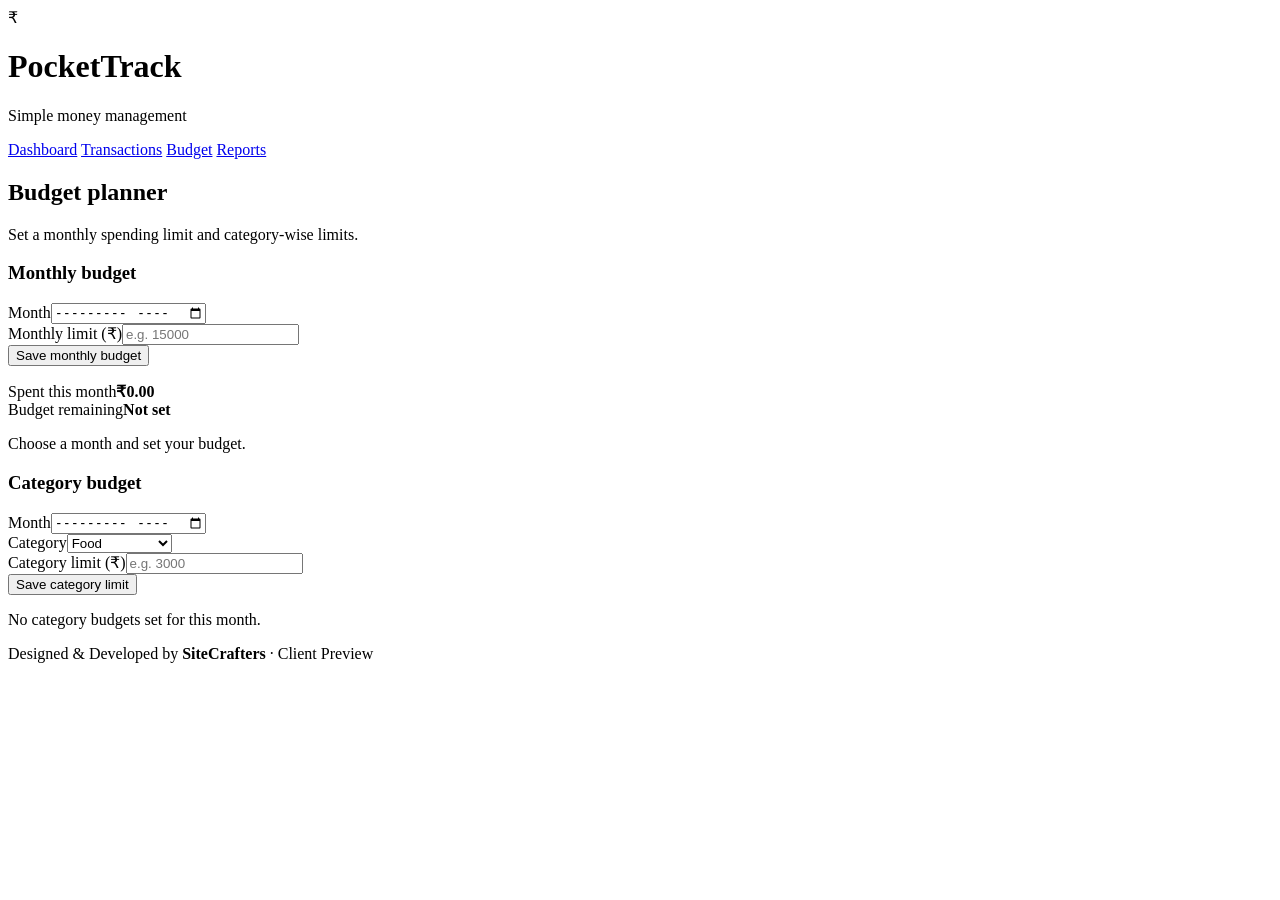
==== budget.html @ ea7e282d "Complete multi-page expense tracker and college requirements" ====
<!DOCTYPE html>
<html lang="en"><head><meta charset="UTF-8"><meta name="viewport" content="width=device-width, initial-scale=1.0">
<meta name="theme-color" content="#5b55d9"><meta name="description" content="A simple personal finance and expense tracker.">
<title>Budget | PocketTrack</title><link rel="stylesheet" href="css/style.css"></head><body><div class="container">
<header class="site-header"><div class="brand"><div class="logo" aria-hidden="true">₹</div><div><h1>PocketTrack</h1><p>Simple money management</p></div></div>
<nav class="nav" aria-label="Main navigation">
<a href="index.html" class="">Dashboard</a>
<a href="transactions.html" class="">Transactions</a>
<a href="budget.html" class="active">Budget</a>
<a href="reports.html" class="">Reports</a></nav></header>
<main><div class="page-heading"><h2>Budget planner</h2><p>Set a monthly spending limit and category-wise limits.</p></div>
<section class="panel"><h3>Monthly budget</h3><form id="monthlyBudgetForm"><div class="form-grid"><div><label for="budgetMonth">Month</label><input id="budgetMonth" type="month" required></div><div><label for="budgetAmount">Monthly limit (₹)</label><input id="budgetAmount" type="number" min="1" step="0.01" placeholder="e.g. 15000" required></div></div><div class="form-actions"><button class="button" type="submit">Save monthly budget</button></div><p class="status" id="budgetFeedback" role="status"></p></form>
<div class="budget-row"><div class="budget-row-head"><span>Spent this month</span><strong id="budgetSpent">₹0.00</strong></div><div class="budget-row-head"><span>Budget remaining</span><strong id="budgetRemaining">Not set</strong></div><div class="progress"><span id="budgetProgress" style="width:0%"></span></div><p class="status" id="budgetStatus">Choose a month and set your budget.</p></div></section>
<section class="panel"><h3>Category budget</h3><form id="categoryBudgetForm"><div class="form-grid"><div><label for="categoryBudgetMonth">Month</label><input id="categoryBudgetMonth" type="month" required></div><div><label for="budgetCategory">Category</label><select id="budgetCategory"><option>Food</option><option>Travel</option><option>Shopping</option><option>Education</option><option>Bills</option><option>Health</option><option>Entertainment</option><option>Other</option></select></div><div><label for="categoryBudgetAmount">Category limit (₹)</label><input id="categoryBudgetAmount" type="number" min="1" step="0.01" required placeholder="e.g. 3000"></div></div><div class="form-actions"><button class="button" type="submit">Save category limit</button></div></form><div id="categoryBudgetList"><p class="empty">No category budgets set for this month.</p></div></section>
</main><footer class="site-footer">Designed &amp; Developed by <strong>SiteCrafters</strong> · Client Preview</footer></div><script src="js/app.js"></script></body></html>
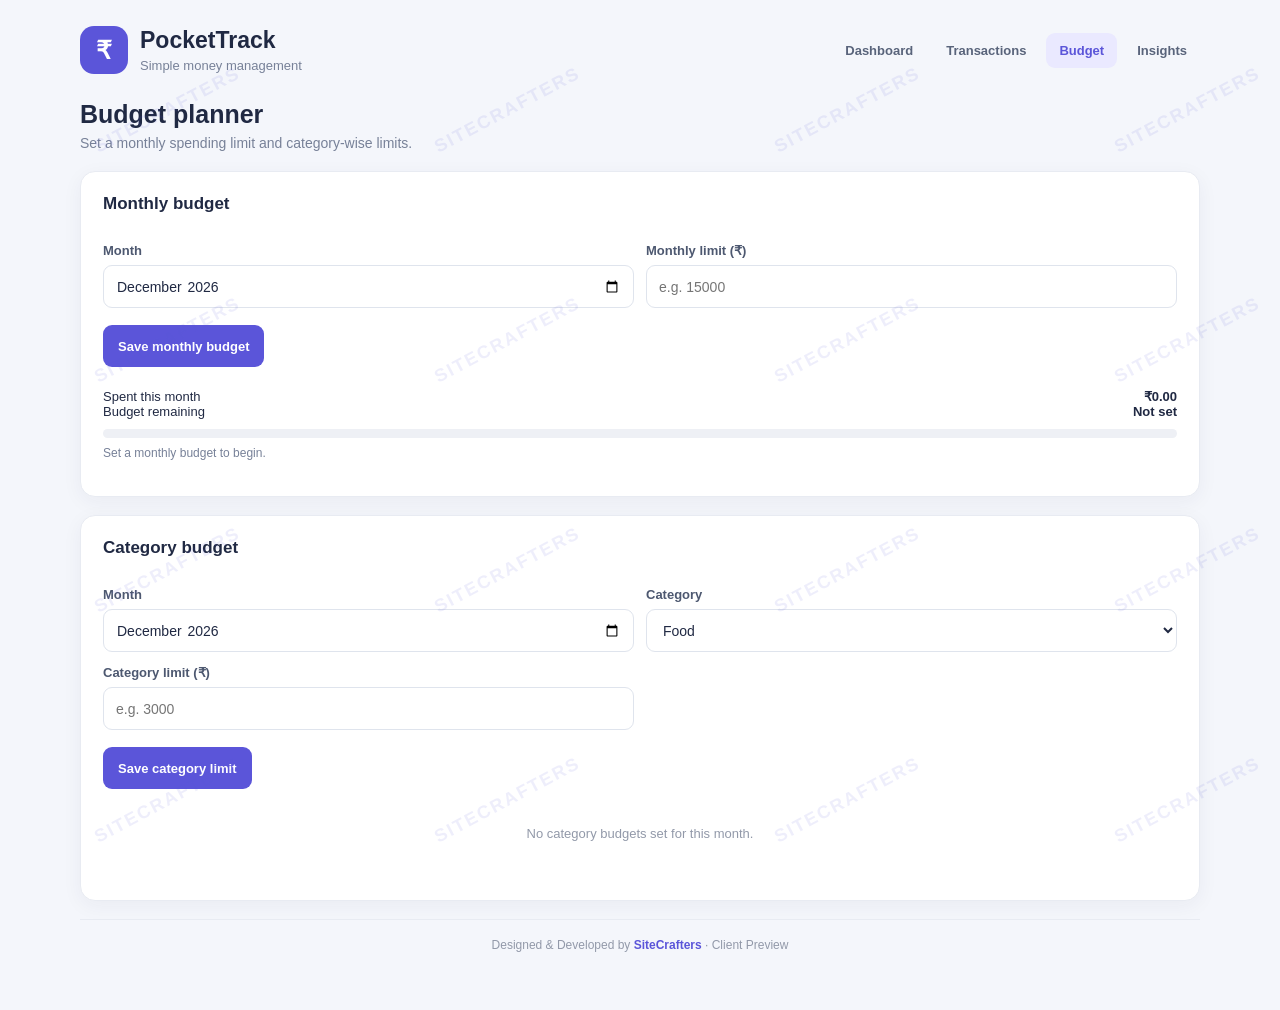
==== commit 4cbb3fca: "Rename Reports navigation item to Insights" ====
--- a/budget.html
+++ b/budget.html
@@ -7,7 +7,7 @@
 <a href="index.html" class="">Dashboard</a>
 <a href="transactions.html" class="">Transactions</a>
 <a href="budget.html" class="active">Budget</a>
-<a href="reports.html" class="">Reports</a></nav></header>
+<a href="reports.html" class="">Insights</a></nav></header>
 <main><div class="page-heading"><h2>Budget planner</h2><p>Set a monthly spending limit and category-wise limits.</p></div>
 <section class="panel"><h3>Monthly budget</h3><form id="monthlyBudgetForm"><div class="form-grid"><div><label for="budgetMonth">Month</label><input id="budgetMonth" type="month" required></div><div><label for="budgetAmount">Monthly limit (₹)</label><input id="budgetAmount" type="number" min="1" step="0.01" placeholder="e.g. 15000" required></div></div><div class="form-actions"><button class="button" type="submit">Save monthly budget</button></div><p class="status" id="budgetFeedback" role="status"></p></form>
 <div class="budget-row"><div class="budget-row-head"><span>Spent this month</span><strong id="budgetSpent">₹0.00</strong></div><div class="budget-row-head"><span>Budget remaining</span><strong id="budgetRemaining">Not set</strong></div><div class="progress"><span id="budgetProgress" style="width:0%"></span></div><p class="status" id="budgetStatus">Choose a month and set your budget.</p></div></section>
--- a/css/style.css
+++ b/css/style.css
@@ -0,0 +1,31 @@
+*{box-sizing:border-box} :root{--primary:#5b55d9;--primary-dark:#4540b7;--ink:#202943;--muted:#778198;--line:#e8ebf2;--bg:#f4f6fb;--green:#159b72;--red:#df5362;--card:#fff}
+body{margin:0;padding:26px 16px 40px;background:var(--bg);color:var(--ink);font-family:Arial,sans-serif;-webkit-font-smoothing:antialiased}
+button,input,select,textarea{font:inherit}button{cursor:pointer;touch-action:manipulation}.container{width:100%;max-width:1120px;margin:auto}
+.site-header{display:flex;justify-content:space-between;align-items:center;gap:18px;margin-bottom:26px}.brand{display:flex;align-items:center;gap:12px}.logo{width:48px;height:48px;display:grid;place-items:center;border-radius:14px;background:var(--primary);color:#fff;font-size:25px;font-weight:bold}.brand h1{margin:0;font-size:23px}.brand p{margin:4px 0 0;color:var(--muted);font-size:13px}
+.nav{display:flex;flex-wrap:wrap;gap:7px}.nav a{padding:10px 13px;border-radius:9px;text-decoration:none;color:#59647b;font-size:13px;font-weight:bold}.nav a:hover,.nav a.active{background:#eae9ff;color:var(--primary)}
+.page-heading{margin:0 0 20px}.page-heading h2{margin:0 0 6px;font-size:25px}.page-heading p{margin:0;color:var(--muted);font-size:14px}
+.summary{display:grid;grid-template-columns:repeat(3,minmax(0,1fr));gap:15px;margin-bottom:20px}.summary-card,.panel{min-width:0;background:var(--card);border:1px solid var(--line);border-radius:15px;box-shadow:0 5px 20px rgba(30,40,80,.05)}.summary-card{padding:20px}.summary-card p{margin:0;color:var(--muted);font-size:13px}.summary-card h3{margin:12px 0 5px;font-size:clamp(20px,2.5vw,27px);overflow-wrap:anywhere}.summary-card small{color:#9aa1b1;font-size:12px}.balance-card{background:var(--primary);color:#fff}.balance-card p,.balance-card small{color:#e8e6ff}.income{color:var(--green)}.expense{color:var(--red)}
+.grid-two{display:grid;grid-template-columns:repeat(2,minmax(0,1fr));gap:18px;align-items:start}.panel{padding:22px;margin-bottom:18px}.panel h3{margin:0 0 16px;font-size:17px}.panel-head{display:flex;justify-content:space-between;align-items:center;gap:12px;margin-bottom:15px}.panel-head h3{margin:0}
+label{display:block;margin:13px 0 7px;color:#4d5870;font-size:13px;font-weight:bold}input,select,textarea{width:100%;min-width:0;min-height:43px;padding:10px 12px;border:1px solid #dfe4ed;border-radius:9px;background:#fff;color:var(--ink);font-size:14px;outline:none}textarea{min-height:76px;resize:vertical}input:focus,select:focus,textarea:focus,button:focus-visible,a:focus-visible{outline:3px solid #5b55d933;outline-offset:2px;border-color:var(--primary)}
+.form-grid{display:grid;grid-template-columns:repeat(2,minmax(0,1fr));gap:0 12px}.field-full{grid-column:1/-1}.button{display:inline-flex;justify-content:center;align-items:center;min-height:42px;padding:10px 15px;border:0;border-radius:9px;background:var(--primary);color:white;font-size:13px;font-weight:bold;text-decoration:none}.button:hover{background:var(--primary-dark)}.button.secondary{background:#eeedff;color:var(--primary)}.button.danger{background:#fff0f1;color:var(--red)}.button.small{min-height:34px;padding:7px 10px;font-size:12px}.form-actions{display:flex;gap:9px;flex-wrap:wrap;margin-top:17px}
+.muted{color:var(--muted);font-size:13px}.empty{padding:24px 8px;text-align:center;color:#9299a9;font-size:13px}
+.transaction{display:flex;justify-content:space-between;align-items:center;gap:12px;padding:13px 0;border-bottom:1px solid #edf0f5}.transaction:last-child{border-bottom:0}.transaction-info{min-width:0}.transaction-title{font-weight:bold;font-size:14px;overflow-wrap:anywhere}.transaction-meta{margin-top:5px;color:var(--muted);font-size:12px}.transaction-side{display:flex;align-items:center;gap:10px;flex:0 0 auto}.transaction-amount{font-size:13px;font-weight:bold;white-space:nowrap}.transaction-actions{display:flex;gap:5px}
+.toolbar{display:grid;grid-template-columns:minmax(0,1fr) 170px 170px;gap:9px;margin-bottom:14px}.progress{height:9px;border-radius:20px;background:#eef0f5;overflow:hidden;margin-top:10px}.progress span{display:block;height:100%;border-radius:inherit;background:var(--green)}.progress span.warn{background:#e4a13c}.progress span.over{background:var(--red)}.budget-row{padding:14px 0;border-bottom:1px solid var(--line)}.budget-row:last-child{border-bottom:0}.budget-row-head{display:flex;justify-content:space-between;gap:12px;font-size:13px}.budget-row-head strong{white-space:nowrap}.status{margin:8px 0 0;font-size:12px;color:var(--muted)}.status.warn{color:#a66a13}.status.over{color:var(--red);font-weight:bold}
+.bar-row{margin:14px 0}.bar-label{display:flex;justify-content:space-between;gap:12px;font-size:13px;margin-bottom:7px}.bar{height:9px;border-radius:20px;background:#eef0f5;overflow:hidden}.bar span{display:block;height:100%;background:var(--primary);border-radius:inherit}
+.notice{padding:12px 14px;border-radius:10px;background:#f0efff;color:#5149bd;font-size:13px;line-height:1.5}.site-footer{padding:18px 8px;text-align:center;color:#9299a9;font-size:12px;border-top:1px solid var(--line)}.site-footer strong{color:var(--primary)}
+@media(max-width:800px){.site-header{align-items:flex-start;flex-direction:column}.summary{grid-template-columns:repeat(2,minmax(0,1fr))}.balance-card{grid-column:1/-1}.grid-two{grid-template-columns:1fr}}
+@media(max-width:520px){body{padding:18px 11px 30px}.brand h1{font-size:20px}.nav{width:100%;display:grid;grid-template-columns:repeat(4,1fr);gap:4px}.nav a{text-align:center;padding:10px 4px;font-size:11px}.summary{gap:9px}.summary-card{padding:15px;border-radius:12px}.panel{padding:17px;border-radius:12px}.page-heading h2{font-size:22px}.form-grid{grid-template-columns:1fr}.field-full{grid-column:auto}.toolbar{grid-template-columns:1fr 1fr}.toolbar input{grid-column:1/-1}.transaction{align-items:flex-start}.transaction-side{align-items:flex-end;flex-direction:column;gap:6px}.transaction-actions{flex-wrap:wrap}.transaction-amount{font-size:12px}}
+@media(max-width:360px){.summary-card{padding:12px}.summary-card h3{font-size:18px}.nav a{font-size:10px}}
+@media(prefers-reduced-motion:reduce){*{scroll-behavior:auto!important;transition:none!important}}
+/* Repeating attribution watermark for client-preview screenshots. */
+body:after{content:"";position:fixed;inset:0;z-index:1000;pointer-events:none;user-select:none;background-image:url("data:image/svg+xml,%3Csvg xmlns='http://www.w3.org/2000/svg' width='340' height='230'%3E%3Ctext x='170' y='115' text-anchor='middle' transform='rotate(-28 170 115)' font-family='Arial' font-size='18' font-weight='bold' letter-spacing='2' fill='%235b55d9' fill-opacity='.10'%3ESITECRAFTERS%3C/text%3E%3C/svg%3E");background-repeat:repeat}
+
+/* Monthly money insights */
+.report-controls{display:flex;align-items:end;justify-content:space-between;gap:18px}.report-controls>div:first-child{width:min(100%,320px)}.report-export{padding-bottom:0}
+.insight-metrics{display:grid;grid-template-columns:repeat(4,minmax(0,1fr));gap:14px;margin-bottom:18px}
+.insight-grid{display:grid;grid-template-columns:repeat(3,minmax(0,1fr));gap:14px;margin-bottom:18px}
+.insight-card{margin:0;min-width:0}.insight-icon{display:grid;place-items:center;width:38px;height:38px;border-radius:12px;background:#eeedff;color:var(--primary);font-size:20px;font-weight:bold}
+.insight-label{margin:14px 0 7px;color:var(--muted);font-size:12px;font-weight:bold}.insight-card h3{margin:0 0 7px;font-size:clamp(17px,2vw,22px);overflow-wrap:anywhere}.insight-detail{margin:0;color:var(--muted);font-size:12px;line-height:1.55;overflow-wrap:anywhere}
+.comparison-value{font-size:27px;font-weight:bold;letter-spacing:-.6px;margin:5px 0 7px}.recommendation-list{display:grid;gap:10px}.recommendation-item{display:flex;align-items:flex-start;gap:11px;padding:12px;border:1px solid var(--line);border-radius:11px;background:#fcfcff}.recommendation-item p{margin:0;color:#4f5a70;font-size:13px;line-height:1.55}.recommendation-mark{display:grid;place-items:center;flex:0 0 23px;height:23px;border-radius:50%;background:#e8f7f1;color:var(--green);font-weight:bold;font-size:13px}
+@media(max-width:800px){.insight-metrics{grid-template-columns:repeat(2,minmax(0,1fr))}.insight-grid{grid-template-columns:1fr}}
+@media(max-width:520px){.report-controls{align-items:stretch;flex-direction:column;gap:8px}.report-controls>div:first-child{width:100%}.report-export .button{width:100%}.insight-metrics{gap:9px}.insight-grid{gap:9px}.insight-card{padding:16px}.comparison-value{font-size:23px}}
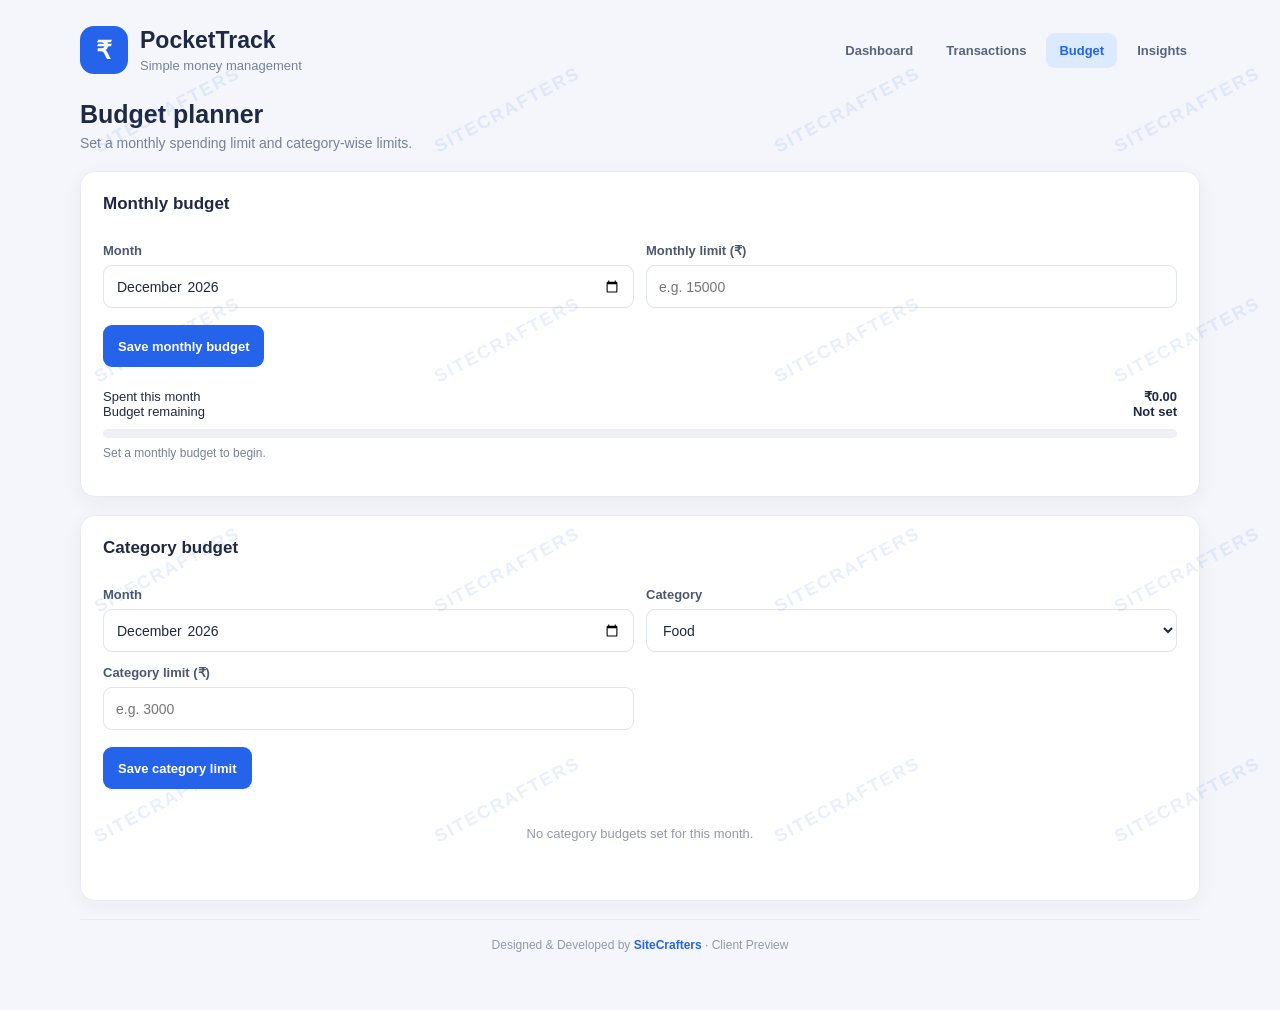
==== commit dc2139f8: "Change purple theme to blue" ====
--- a/budget.html
+++ b/budget.html
@@ -1,6 +1,6 @@
 <!DOCTYPE html>
 <html lang="en"><head><meta charset="UTF-8"><meta name="viewport" content="width=device-width, initial-scale=1.0">
-<meta name="theme-color" content="#5b55d9"><meta name="description" content="A simple personal finance and expense tracker.">
+<meta name="theme-color" content="#2563eb"><meta name="description" content="A simple personal finance and expense tracker.">
 <title>Budget | PocketTrack</title><link rel="stylesheet" href="css/style.css"></head><body><div class="container">
 <header class="site-header"><div class="brand"><div class="logo" aria-hidden="true">₹</div><div><h1>PocketTrack</h1><p>Simple money management</p></div></div>
 <nav class="nav" aria-label="Main navigation">
--- a/css/style.css
+++ b/css/style.css
@@ -1,30 +1,30 @@
-*{box-sizing:border-box} :root{--primary:#5b55d9;--primary-dark:#4540b7;--ink:#202943;--muted:#778198;--line:#e8ebf2;--bg:#f4f6fb;--green:#159b72;--red:#df5362;--card:#fff}
+*{box-sizing:border-box} :root{--primary:#2563eb;--primary-dark:#1d4ed8;--ink:#202943;--muted:#778198;--line:#e8ebf2;--bg:#f4f6fb;--green:#159b72;--red:#df5362;--card:#fff}
 body{margin:0;padding:26px 16px 40px;background:var(--bg);color:var(--ink);font-family:Arial,sans-serif;-webkit-font-smoothing:antialiased}
 button,input,select,textarea{font:inherit}button{cursor:pointer;touch-action:manipulation}.container{width:100%;max-width:1120px;margin:auto}
 .site-header{display:flex;justify-content:space-between;align-items:center;gap:18px;margin-bottom:26px}.brand{display:flex;align-items:center;gap:12px}.logo{width:48px;height:48px;display:grid;place-items:center;border-radius:14px;background:var(--primary);color:#fff;font-size:25px;font-weight:bold}.brand h1{margin:0;font-size:23px}.brand p{margin:4px 0 0;color:var(--muted);font-size:13px}
-.nav{display:flex;flex-wrap:wrap;gap:7px}.nav a{padding:10px 13px;border-radius:9px;text-decoration:none;color:#59647b;font-size:13px;font-weight:bold}.nav a:hover,.nav a.active{background:#eae9ff;color:var(--primary)}
+.nav{display:flex;flex-wrap:wrap;gap:7px}.nav a{padding:10px 13px;border-radius:9px;text-decoration:none;color:#59647b;font-size:13px;font-weight:bold}.nav a:hover,.nav a.active{background:#dbeafe;color:var(--primary)}
 .page-heading{margin:0 0 20px}.page-heading h2{margin:0 0 6px;font-size:25px}.page-heading p{margin:0;color:var(--muted);font-size:14px}
-.summary{display:grid;grid-template-columns:repeat(3,minmax(0,1fr));gap:15px;margin-bottom:20px}.summary-card,.panel{min-width:0;background:var(--card);border:1px solid var(--line);border-radius:15px;box-shadow:0 5px 20px rgba(30,40,80,.05)}.summary-card{padding:20px}.summary-card p{margin:0;color:var(--muted);font-size:13px}.summary-card h3{margin:12px 0 5px;font-size:clamp(20px,2.5vw,27px);overflow-wrap:anywhere}.summary-card small{color:#9aa1b1;font-size:12px}.balance-card{background:var(--primary);color:#fff}.balance-card p,.balance-card small{color:#e8e6ff}.income{color:var(--green)}.expense{color:var(--red)}
+.summary{display:grid;grid-template-columns:repeat(3,minmax(0,1fr));gap:15px;margin-bottom:20px}.summary-card,.panel{min-width:0;background:var(--card);border:1px solid var(--line);border-radius:15px;box-shadow:0 5px 20px rgba(30,40,80,.05)}.summary-card{padding:20px}.summary-card p{margin:0;color:var(--muted);font-size:13px}.summary-card h3{margin:12px 0 5px;font-size:clamp(20px,2.5vw,27px);overflow-wrap:anywhere}.summary-card small{color:#9aa1b1;font-size:12px}.balance-card{background:var(--primary);color:#fff}.balance-card p,.balance-card small{color:#dbeafe}.income{color:var(--green)}.expense{color:var(--red)}
 .grid-two{display:grid;grid-template-columns:repeat(2,minmax(0,1fr));gap:18px;align-items:start}.panel{padding:22px;margin-bottom:18px}.panel h3{margin:0 0 16px;font-size:17px}.panel-head{display:flex;justify-content:space-between;align-items:center;gap:12px;margin-bottom:15px}.panel-head h3{margin:0}
-label{display:block;margin:13px 0 7px;color:#4d5870;font-size:13px;font-weight:bold}input,select,textarea{width:100%;min-width:0;min-height:43px;padding:10px 12px;border:1px solid #dfe4ed;border-radius:9px;background:#fff;color:var(--ink);font-size:14px;outline:none}textarea{min-height:76px;resize:vertical}input:focus,select:focus,textarea:focus,button:focus-visible,a:focus-visible{outline:3px solid #5b55d933;outline-offset:2px;border-color:var(--primary)}
-.form-grid{display:grid;grid-template-columns:repeat(2,minmax(0,1fr));gap:0 12px}.field-full{grid-column:1/-1}.button{display:inline-flex;justify-content:center;align-items:center;min-height:42px;padding:10px 15px;border:0;border-radius:9px;background:var(--primary);color:white;font-size:13px;font-weight:bold;text-decoration:none}.button:hover{background:var(--primary-dark)}.button.secondary{background:#eeedff;color:var(--primary)}.button.danger{background:#fff0f1;color:var(--red)}.button.small{min-height:34px;padding:7px 10px;font-size:12px}.form-actions{display:flex;gap:9px;flex-wrap:wrap;margin-top:17px}
+label{display:block;margin:13px 0 7px;color:#4d5870;font-size:13px;font-weight:bold}input,select,textarea{width:100%;min-width:0;min-height:43px;padding:10px 12px;border:1px solid #dfe4ed;border-radius:9px;background:#fff;color:var(--ink);font-size:14px;outline:none}textarea{min-height:76px;resize:vertical}input:focus,select:focus,textarea:focus,button:focus-visible,a:focus-visible{outline:3px solid #2563eb33;outline-offset:2px;border-color:var(--primary)}
+.form-grid{display:grid;grid-template-columns:repeat(2,minmax(0,1fr));gap:0 12px}.field-full{grid-column:1/-1}.button{display:inline-flex;justify-content:center;align-items:center;min-height:42px;padding:10px 15px;border:0;border-radius:9px;background:var(--primary);color:white;font-size:13px;font-weight:bold;text-decoration:none}.button:hover{background:var(--primary-dark)}.button.secondary{background:#eff6ff;color:var(--primary)}.button.danger{background:#fff0f1;color:var(--red)}.button.small{min-height:34px;padding:7px 10px;font-size:12px}.form-actions{display:flex;gap:9px;flex-wrap:wrap;margin-top:17px}
 .muted{color:var(--muted);font-size:13px}.empty{padding:24px 8px;text-align:center;color:#9299a9;font-size:13px}
 .transaction{display:flex;justify-content:space-between;align-items:center;gap:12px;padding:13px 0;border-bottom:1px solid #edf0f5}.transaction:last-child{border-bottom:0}.transaction-info{min-width:0}.transaction-title{font-weight:bold;font-size:14px;overflow-wrap:anywhere}.transaction-meta{margin-top:5px;color:var(--muted);font-size:12px}.transaction-side{display:flex;align-items:center;gap:10px;flex:0 0 auto}.transaction-amount{font-size:13px;font-weight:bold;white-space:nowrap}.transaction-actions{display:flex;gap:5px}
 .toolbar{display:grid;grid-template-columns:minmax(0,1fr) 170px 170px;gap:9px;margin-bottom:14px}.progress{height:9px;border-radius:20px;background:#eef0f5;overflow:hidden;margin-top:10px}.progress span{display:block;height:100%;border-radius:inherit;background:var(--green)}.progress span.warn{background:#e4a13c}.progress span.over{background:var(--red)}.budget-row{padding:14px 0;border-bottom:1px solid var(--line)}.budget-row:last-child{border-bottom:0}.budget-row-head{display:flex;justify-content:space-between;gap:12px;font-size:13px}.budget-row-head strong{white-space:nowrap}.status{margin:8px 0 0;font-size:12px;color:var(--muted)}.status.warn{color:#a66a13}.status.over{color:var(--red);font-weight:bold}
 .bar-row{margin:14px 0}.bar-label{display:flex;justify-content:space-between;gap:12px;font-size:13px;margin-bottom:7px}.bar{height:9px;border-radius:20px;background:#eef0f5;overflow:hidden}.bar span{display:block;height:100%;background:var(--primary);border-radius:inherit}
-.notice{padding:12px 14px;border-radius:10px;background:#f0efff;color:#5149bd;font-size:13px;line-height:1.5}.site-footer{padding:18px 8px;text-align:center;color:#9299a9;font-size:12px;border-top:1px solid var(--line)}.site-footer strong{color:var(--primary)}
+.notice{padding:12px 14px;border-radius:10px;background:#eff6ff;color:#1d4ed8;font-size:13px;line-height:1.5}.site-footer{padding:18px 8px;text-align:center;color:#9299a9;font-size:12px;border-top:1px solid var(--line)}.site-footer strong{color:var(--primary)}
 @media(max-width:800px){.site-header{align-items:flex-start;flex-direction:column}.summary{grid-template-columns:repeat(2,minmax(0,1fr))}.balance-card{grid-column:1/-1}.grid-two{grid-template-columns:1fr}}
 @media(max-width:520px){body{padding:18px 11px 30px}.brand h1{font-size:20px}.nav{width:100%;display:grid;grid-template-columns:repeat(4,1fr);gap:4px}.nav a{text-align:center;padding:10px 4px;font-size:11px}.summary{gap:9px}.summary-card{padding:15px;border-radius:12px}.panel{padding:17px;border-radius:12px}.page-heading h2{font-size:22px}.form-grid{grid-template-columns:1fr}.field-full{grid-column:auto}.toolbar{grid-template-columns:1fr 1fr}.toolbar input{grid-column:1/-1}.transaction{align-items:flex-start}.transaction-side{align-items:flex-end;flex-direction:column;gap:6px}.transaction-actions{flex-wrap:wrap}.transaction-amount{font-size:12px}}
 @media(max-width:360px){.summary-card{padding:12px}.summary-card h3{font-size:18px}.nav a{font-size:10px}}
 @media(prefers-reduced-motion:reduce){*{scroll-behavior:auto!important;transition:none!important}}
 /* Repeating attribution watermark for client-preview screenshots. */
-body:after{content:"";position:fixed;inset:0;z-index:1000;pointer-events:none;user-select:none;background-image:url("data:image/svg+xml,%3Csvg xmlns='http://www.w3.org/2000/svg' width='340' height='230'%3E%3Ctext x='170' y='115' text-anchor='middle' transform='rotate(-28 170 115)' font-family='Arial' font-size='18' font-weight='bold' letter-spacing='2' fill='%235b55d9' fill-opacity='.10'%3ESITECRAFTERS%3C/text%3E%3C/svg%3E");background-repeat:repeat}
+body:after{content:"";position:fixed;inset:0;z-index:1000;pointer-events:none;user-select:none;background-image:url("data:image/svg+xml,%3Csvg xmlns='http://www.w3.org/2000/svg' width='340' height='230'%3E%3Ctext x='170' y='115' text-anchor='middle' transform='rotate(-28 170 115)' font-family='Arial' font-size='18' font-weight='bold' letter-spacing='2' fill='%232563eb' fill-opacity='.10'%3ESITECRAFTERS%3C/text%3E%3C/svg%3E");background-repeat:repeat}
 
 /* Monthly money insights */
 .report-controls{display:flex;align-items:end;justify-content:space-between;gap:18px}.report-controls>div:first-child{width:min(100%,320px)}.report-export{padding-bottom:0}
 .insight-metrics{display:grid;grid-template-columns:repeat(4,minmax(0,1fr));gap:14px;margin-bottom:18px}
 .insight-grid{display:grid;grid-template-columns:repeat(3,minmax(0,1fr));gap:14px;margin-bottom:18px}
-.insight-card{margin:0;min-width:0}.insight-icon{display:grid;place-items:center;width:38px;height:38px;border-radius:12px;background:#eeedff;color:var(--primary);font-size:20px;font-weight:bold}
+.insight-card{margin:0;min-width:0}.insight-icon{display:grid;place-items:center;width:38px;height:38px;border-radius:12px;background:#eff6ff;color:var(--primary);font-size:20px;font-weight:bold}
 .insight-label{margin:14px 0 7px;color:var(--muted);font-size:12px;font-weight:bold}.insight-card h3{margin:0 0 7px;font-size:clamp(17px,2vw,22px);overflow-wrap:anywhere}.insight-detail{margin:0;color:var(--muted);font-size:12px;line-height:1.55;overflow-wrap:anywhere}
 .comparison-value{font-size:27px;font-weight:bold;letter-spacing:-.6px;margin:5px 0 7px}.recommendation-list{display:grid;gap:10px}.recommendation-item{display:flex;align-items:flex-start;gap:11px;padding:12px;border:1px solid var(--line);border-radius:11px;background:#fcfcff}.recommendation-item p{margin:0;color:#4f5a70;font-size:13px;line-height:1.55}.recommendation-mark{display:grid;place-items:center;flex:0 0 23px;height:23px;border-radius:50%;background:#e8f7f1;color:var(--green);font-weight:bold;font-size:13px}
 @media(max-width:800px){.insight-metrics{grid-template-columns:repeat(2,minmax(0,1fr))}.insight-grid{grid-template-columns:1fr}}
